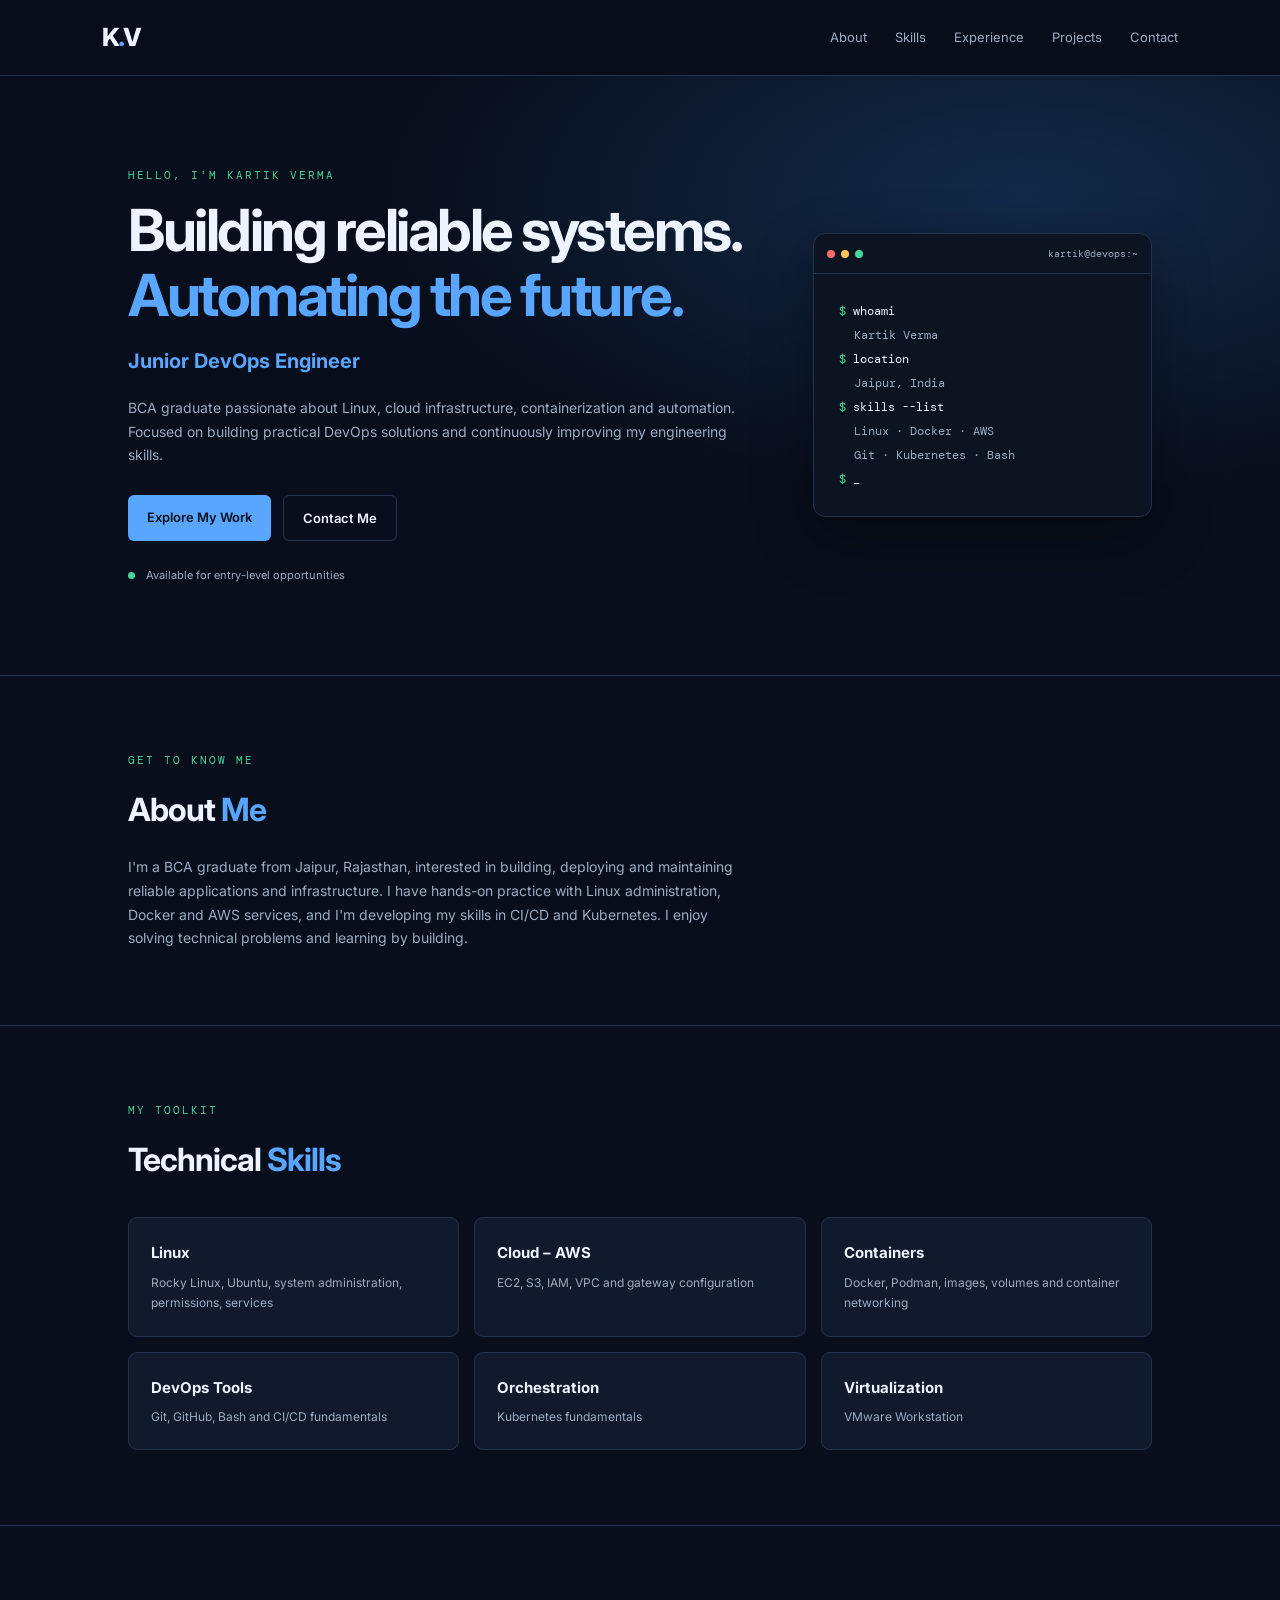
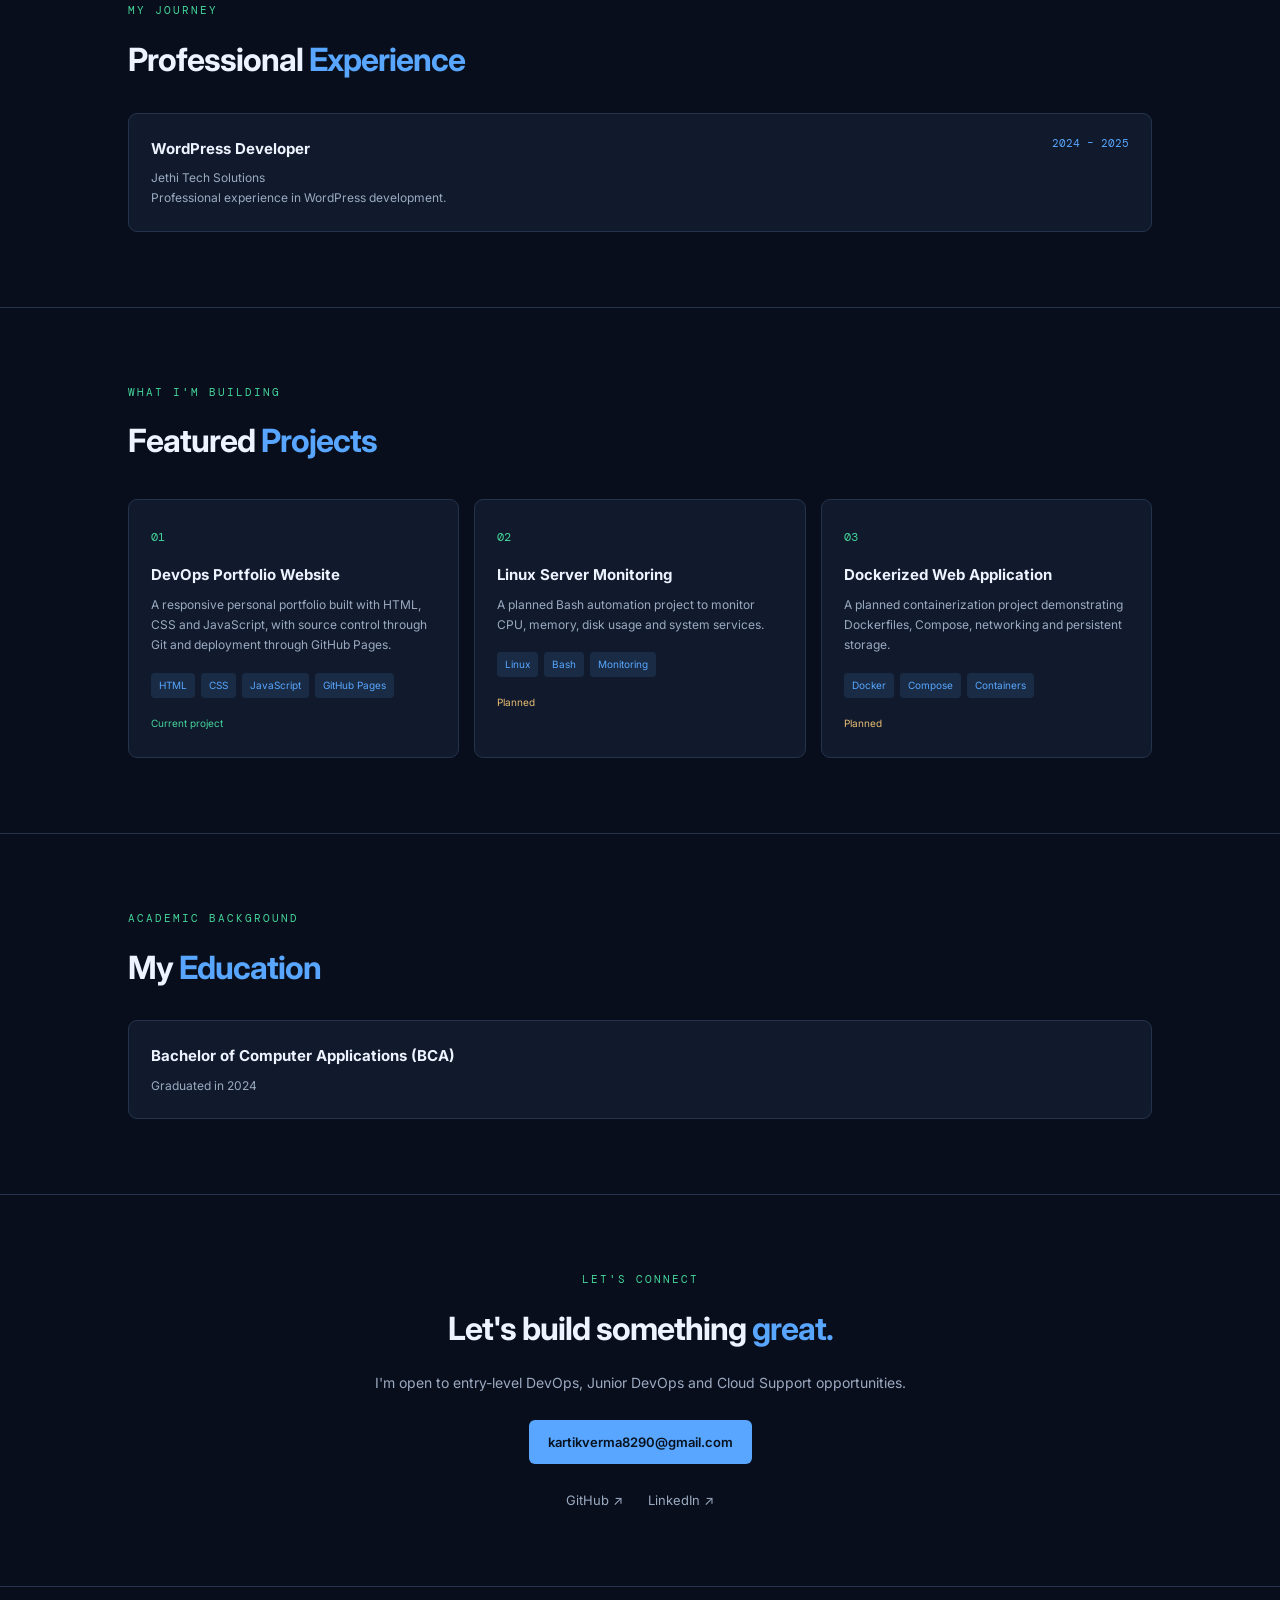
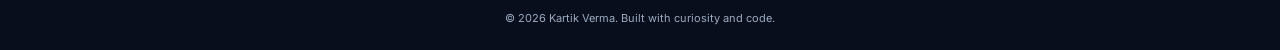
==== index.html @ a468ac26 "Build professional DevOps portfolio website" ====
<!DOCTYPE html>
<html lang="en">
<head>
  <meta charset="UTF-8">
  <meta name="viewport" content="width=device-width, initial-scale=1.0">
  <meta name="description" content="Kartik Verma - Junior DevOps Engineer skilled in Linux, Docker, AWS and automation.">
  <title>Kartik Verma | Junior DevOps Engineer</title>
  <link rel="stylesheet" href="style.css">
</head>
<body>

<header class="navbar">
  <a href="#" class="logo">K<span>.</span>V</a>
  <nav id="nav">
    <a href="#about">About</a>
    <a href="#skills">Skills</a>
    <a href="#experience">Experience</a>
    <a href="#projects">Projects</a>
    <a href="#contact">Contact</a>
  </nav>
  <button class="menu-btn" id="menuBtn" aria-label="Toggle navigation">☰</button>
</header>

<main>
<section class="hero">
  <div class="hero-content">
    <p class="eyebrow">HELLO, I'M KARTIK VERMA</p>
    <h1>Building reliable systems.<br><span>Automating the future.</span></h1>
    <h2>Junior DevOps Engineer</h2>
    <p class="intro">
      BCA graduate passionate about Linux, cloud infrastructure,
      containerization and automation. Focused on building practical
      DevOps solutions and continuously improving my engineering skills.
    </p>
    <div class="actions">
      <a href="#projects" class="btn primary">Explore My Work</a>
      <a href="mailto:kartikverma8290@gmail.com" class="btn secondary">Contact Me</a>
    </div>
    <div class="availability"><span></span> Available for entry-level opportunities</div>
  </div>
  <div class="hero-card">
    <div class="terminal-top"><i></i><i></i><i></i><span>kartik@devops:~</span></div>
    <div class="terminal-body">
      <p><span class="green">$</span> whoami</p>
      <p class="output">Kartik Verma</p>
      <p><span class="green">$</span> location</p>
      <p class="output">Jaipur, India</p>
      <p><span class="green">$</span> skills --list</p>
      <p class="output">Linux · Docker · AWS</p>
      <p class="output">Git · Kubernetes · Bash</p>
      <p><span class="green">$</span> <span class="cursor">_</span></p>
    </div>
  </div>
</section>

<section id="about" class="section">
  <p class="eyebrow">GET TO KNOW ME</p>
  <h2>About <span>Me</span></h2>
  <p class="section-text">
    I'm a BCA graduate from Jaipur, Rajasthan, interested in building,
    deploying and maintaining reliable applications and infrastructure.
    I have hands-on practice with Linux administration, Docker and AWS
    services, and I'm developing my skills in CI/CD and Kubernetes.
    I enjoy solving technical problems and learning by building.
  </p>
</section>

<section id="skills" class="section">
  <p class="eyebrow">MY TOOLKIT</p>
  <h2>Technical <span>Skills</span></h2>
  <div class="skill-grid">
    <article class="skill"><h3>Linux</h3><p>Rocky Linux, Ubuntu, system administration, permissions, services</p></article>
    <article class="skill"><h3>Cloud – AWS</h3><p>EC2, S3, IAM, VPC and gateway configuration</p></article>
    <article class="skill"><h3>Containers</h3><p>Docker, Podman, images, volumes and container networking</p></article>
    <article class="skill"><h3>DevOps Tools</h3><p>Git, GitHub, Bash and CI/CD fundamentals</p></article>
    <article class="skill"><h3>Orchestration</h3><p>Kubernetes fundamentals</p></article>
    <article class="skill"><h3>Virtualization</h3><p>VMware Workstation</p></article>
  </div>
</section>

<section id="experience" class="section">
  <p class="eyebrow">MY JOURNEY</p>
  <h2>Professional <span>Experience</span></h2>
  <article class="experience-card">
    <div class="experience-heading">
      <div><h3>WordPress Developer</h3><p>Jethi Tech Solutions</p></div>
      <span>2024 – 2025</span>
    </div>
    <p>Professional experience in WordPress development.</p>
  </article>
</section>

<section id="projects" class="section">
  <p class="eyebrow">WHAT I'M BUILDING</p>
  <h2>Featured <span>Projects</span></h2>
  <div class="project-grid">
    <article class="project-card">
      <span class="project-number">01</span>
      <h3>DevOps Portfolio Website</h3>
      <p>A responsive personal portfolio built with HTML, CSS and JavaScript, with source control through Git and deployment through GitHub Pages.</p>
      <div class="tags"><span>HTML</span><span>CSS</span><span>JavaScript</span><span>GitHub Pages</span></div>
      <span class="status">Current project</span>
    </article>
    <article class="project-card">
      <span class="project-number">02</span>
      <h3>Linux Server Monitoring</h3>
      <p>A planned Bash automation project to monitor CPU, memory, disk usage and system services.</p>
      <div class="tags"><span>Linux</span><span>Bash</span><span>Monitoring</span></div>
      <span class="status planned">Planned</span>
    </article>
    <article class="project-card">
      <span class="project-number">03</span>
      <h3>Dockerized Web Application</h3>
      <p>A planned containerization project demonstrating Dockerfiles, Compose, networking and persistent storage.</p>
      <div class="tags"><span>Docker</span><span>Compose</span><span>Containers</span></div>
      <span class="status planned">Planned</span>
    </article>
  </div>
</section>

<section id="education" class="section">
  <p class="eyebrow">ACADEMIC BACKGROUND</p>
  <h2>My <span>Education</span></h2>
  <article class="experience-card">
    <h3>Bachelor of Computer Applications (BCA)</h3>
    <p>Graduated in 2024</p>
  </article>
</section>

<section id="contact" class="section contact-section">
  <p class="eyebrow">LET'S CONNECT</p>
  <h2>Let's build something <span>great.</span></h2>
  <p class="section-text">I'm open to entry-level DevOps, Junior DevOps and Cloud Support opportunities.</p>
  <a class="btn primary" href="mailto:kartikverma8290@gmail.com">kartikverma8290@gmail.com</a>
  <div class="socials">
    <a href="https://github.com/Developer-Kartik" target="_blank" rel="noopener">GitHub ↗</a>
    <a href="https://www.linkedin.com/in/kartikverma-devops/" target="_blank" rel="noopener">LinkedIn ↗</a>
  </div>
</section>
</main>

<footer>
  <p>© <span id="year"></span> Kartik Verma. Built with curiosity and code.</p>
</footer>

<script src="script.js"></script>
</body>
</html>
---- style.css ----
@import url('https://fonts.googleapis.com/css2?family=DM+Mono:wght@400;500&family=Inter:wght@400;500;600;700;800&display=swap');

:root {
  --bg: #080e1b;
  --panel: #101a2c;
  --text: #edf3ff;
  --muted: #9baac1;
  --blue: #58a6ff;
  --border: #24334b;
  --green: #45d49a;
}

* { box-sizing: border-box; margin: 0; padding: 0; }
html { scroll-behavior: smooth; }
body {
  background: var(--bg);
  color: var(--text);
  font-family: 'Inter', sans-serif;
  line-height: 1.7;
}
a { color: inherit; text-decoration: none; }
.navbar {
  min-height: 76px; padding: 0 8%;
  display: flex; align-items: center; justify-content: space-between;
  border-bottom: 1px solid var(--border);
  background: rgba(8,14,27,.94);
  position: sticky; top: 0; z-index: 10;
}
.logo { font-size: 25px; font-weight: 800; letter-spacing: -2px; }
.logo span, h1 span, h2 span { color: var(--blue); }
nav { display: flex; gap: 28px; }
nav a, .socials a { color: var(--muted); font-size: 13px; }
nav a:hover, .socials a:hover { color: var(--blue); }
.menu-btn { display: none; background: none; color: white; border: 0; font-size: 25px; }
.hero {
  min-height: 590px; padding: 90px 10%;
  display: grid; grid-template-columns: 1.3fr .7fr;
  align-items: center; gap: 55px;
  background: radial-gradient(ellipse at 80% 20%, #132a49 0%, transparent 45%);
}
.eyebrow {
  color: var(--green); font-family: 'DM Mono', monospace;
  font-size: 11px; letter-spacing: 2px; margin-bottom: 13px;
}
h1 { font-size: clamp(36px, 5vw, 58px); line-height: 1.13; letter-spacing: -2.5px; }
.hero h2 { color: var(--blue); font-size: 20px; margin-top: 15px; }
.intro, .section-text { color: var(--muted); max-width: 610px; margin-top: 18px; font-size: 14px; }
.actions { display: flex; flex-wrap: wrap; gap: 12px; margin-top: 28px; }
.btn { padding: 11px 19px; border-radius: 6px; font-size: 13px; font-weight: 600; display: inline-block; }
.primary { background: var(--blue); color: #07111f; }
.primary:hover { background: #8ac2ff; }
.secondary { border: 1px solid var(--border); color: var(--text); }
.availability { color: var(--muted); font-size: 11px; margin-top: 25px; }
.availability span { display: inline-block; width: 7px; height: 7px; background: var(--green); border-radius: 50%; margin-right: 8px; }
.hero-card { border: 1px solid var(--border); border-radius: 12px; overflow: hidden; background: #0c1422; box-shadow: 0 20px 60px #0005; }
.terminal-top { padding: 13px; border-bottom: 1px solid var(--border); display: flex; gap: 6px; align-items: center; color: var(--muted); font: 10px 'DM Mono'; }
.terminal-top i { width: 8px; height: 8px; border-radius: 50%; background: #ff6b6b; }
.terminal-top i:nth-child(2) { background: #ffc45e; }
.terminal-top i:nth-child(3) { background: #45d49a; }
.terminal-top span { margin-left: auto; }
.terminal-body { padding: 25px; font: 12px/2 'DM Mono', monospace; }
.green { color: var(--green); }
.output { color: var(--muted); padding-left: 15px; }
.cursor { animation: blink 1s infinite; }
@keyframes blink { 50% { opacity: 0; } }
.section { padding: 75px 10%; border-top: 1px solid var(--border); }
.section h2 { font-size: 32px; letter-spacing: -1px; }
.skill-grid, .project-grid { display: grid; grid-template-columns: repeat(3, 1fr); gap: 15px; margin-top: 30px; }
.skill, .project-card, .experience-card {
  background: var(--panel); border: 1px solid var(--border);
  border-radius: 9px; padding: 22px;
}
.skill h3, .project-card h3, .experience-card h3 { font-size: 15px; margin-bottom: 7px; }
.skill p, .project-card p, .experience-card p { color: var(--muted); font-size: 12px; }
.experience-card { margin-top: 25px; }
.experience-heading { display: flex; justify-content: space-between; gap: 15px; }
.experience-heading > span { color: var(--blue); font: 11px 'DM Mono'; }
.project-number { color: var(--green); font: 12px 'DM Mono'; }
.project-card h3 { margin-top: 13px; }
.tags { display: flex; flex-wrap: wrap; gap: 6px; margin-top: 17px; }
.tags span { color: var(--blue); background: #1a2c45; padding: 4px 8px; border-radius: 4px; font-size: 10px; }
.status { display: inline-block; margin-top: 17px; color: var(--green); font-size: 10px; }
.status.planned { color: #e8bd72; }
.contact-section { text-align: center; }
.contact-section .section-text { margin: 15px auto 25px; }
.socials { display: flex; justify-content: center; gap: 25px; margin-top: 25px; }
footer { border-top: 1px solid var(--border); padding: 22px; text-align: center; color: var(--muted); font-size: 11px; }

@media (max-width: 800px) {
  .hero { grid-template-columns: 1fr; padding: 65px 7%; }
  .hero-card { max-width: 520px; }
  .section { padding: 60px 7%; }
  .skill-grid, .project-grid { grid-template-columns: repeat(2, 1fr); }
  nav { gap: 15px; }
}
@media (max-width: 560px) {
  .navbar { padding: 0 6%; }
  .menu-btn { display: block; }
  nav { display: none; position: absolute; top: 76px; left: 0; right: 0; padding: 20px 7%; background: #101a2c; flex-direction: column; }
  nav.open { display: flex; }
  .skill-grid, .project-grid { grid-template-columns: 1fr; }
  h1 { letter-spacing: -1.5px; }
  .experience-heading { flex-direction: column; }
}
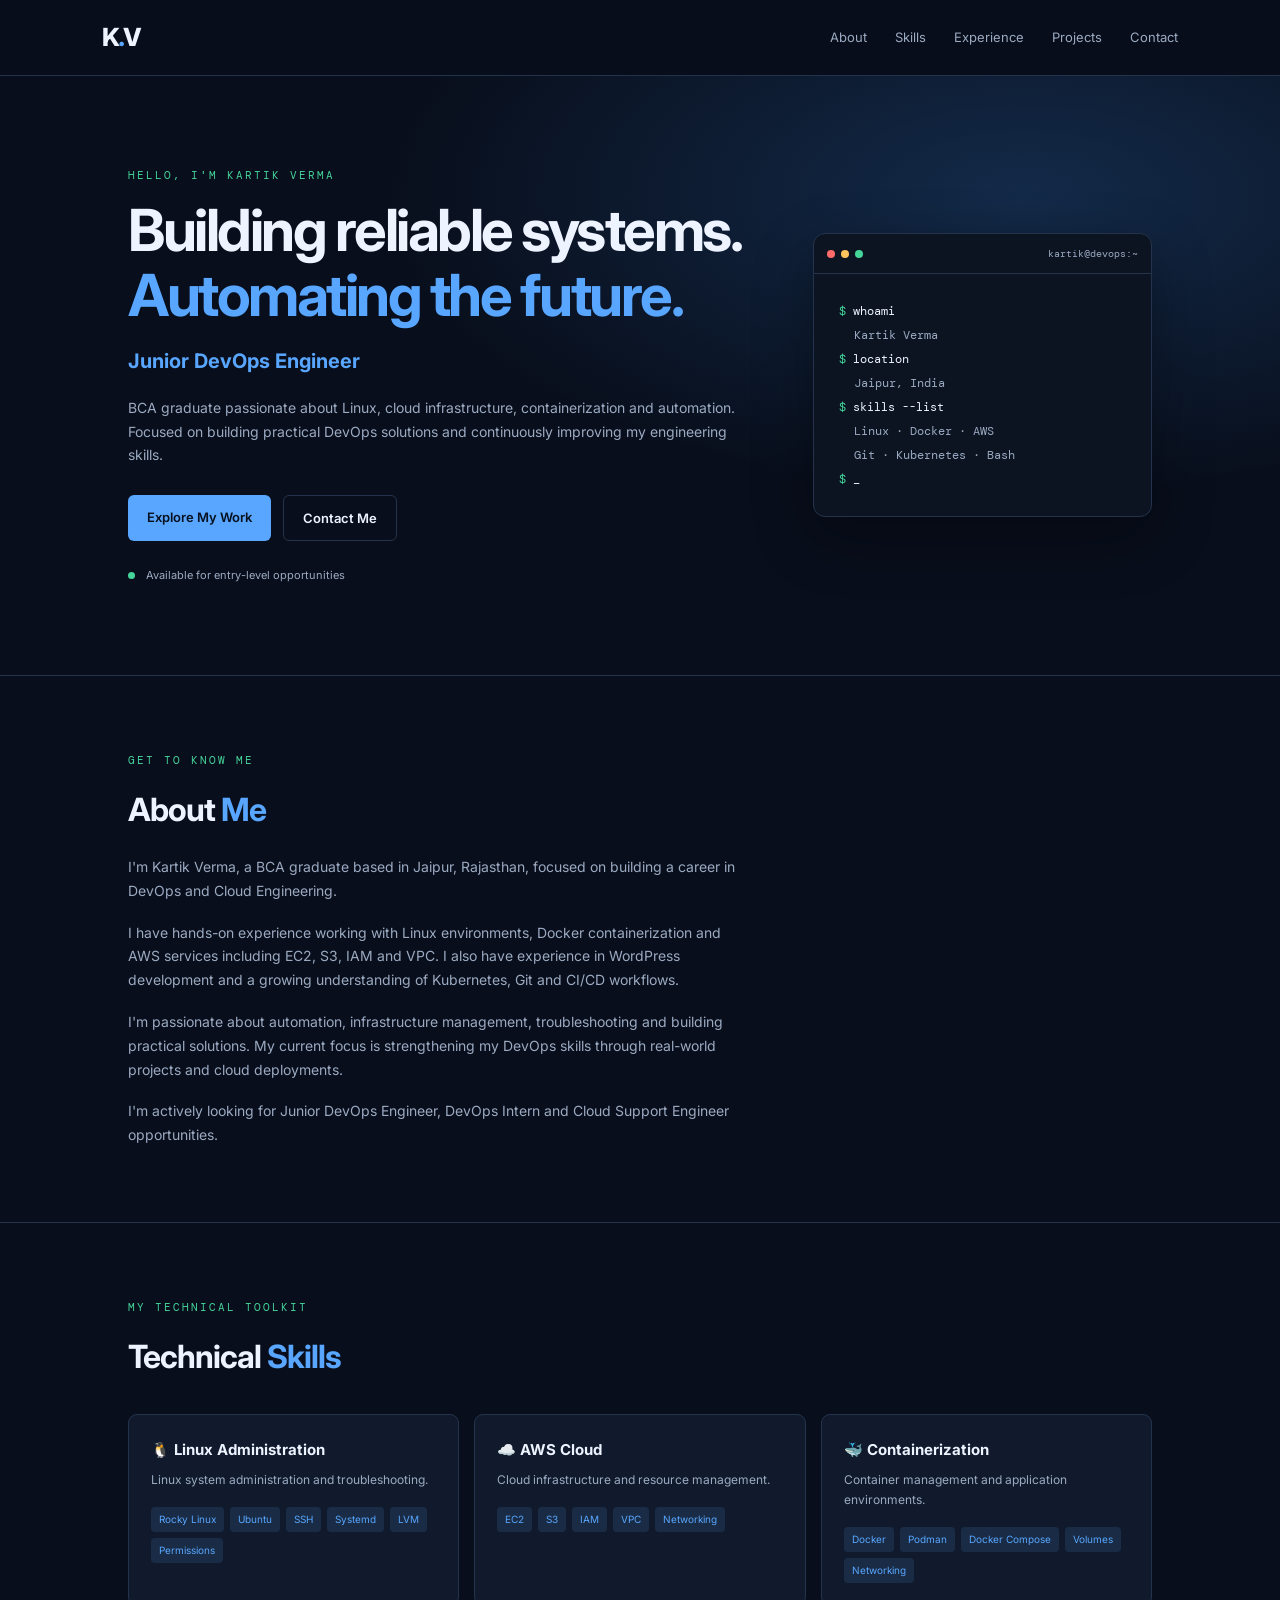
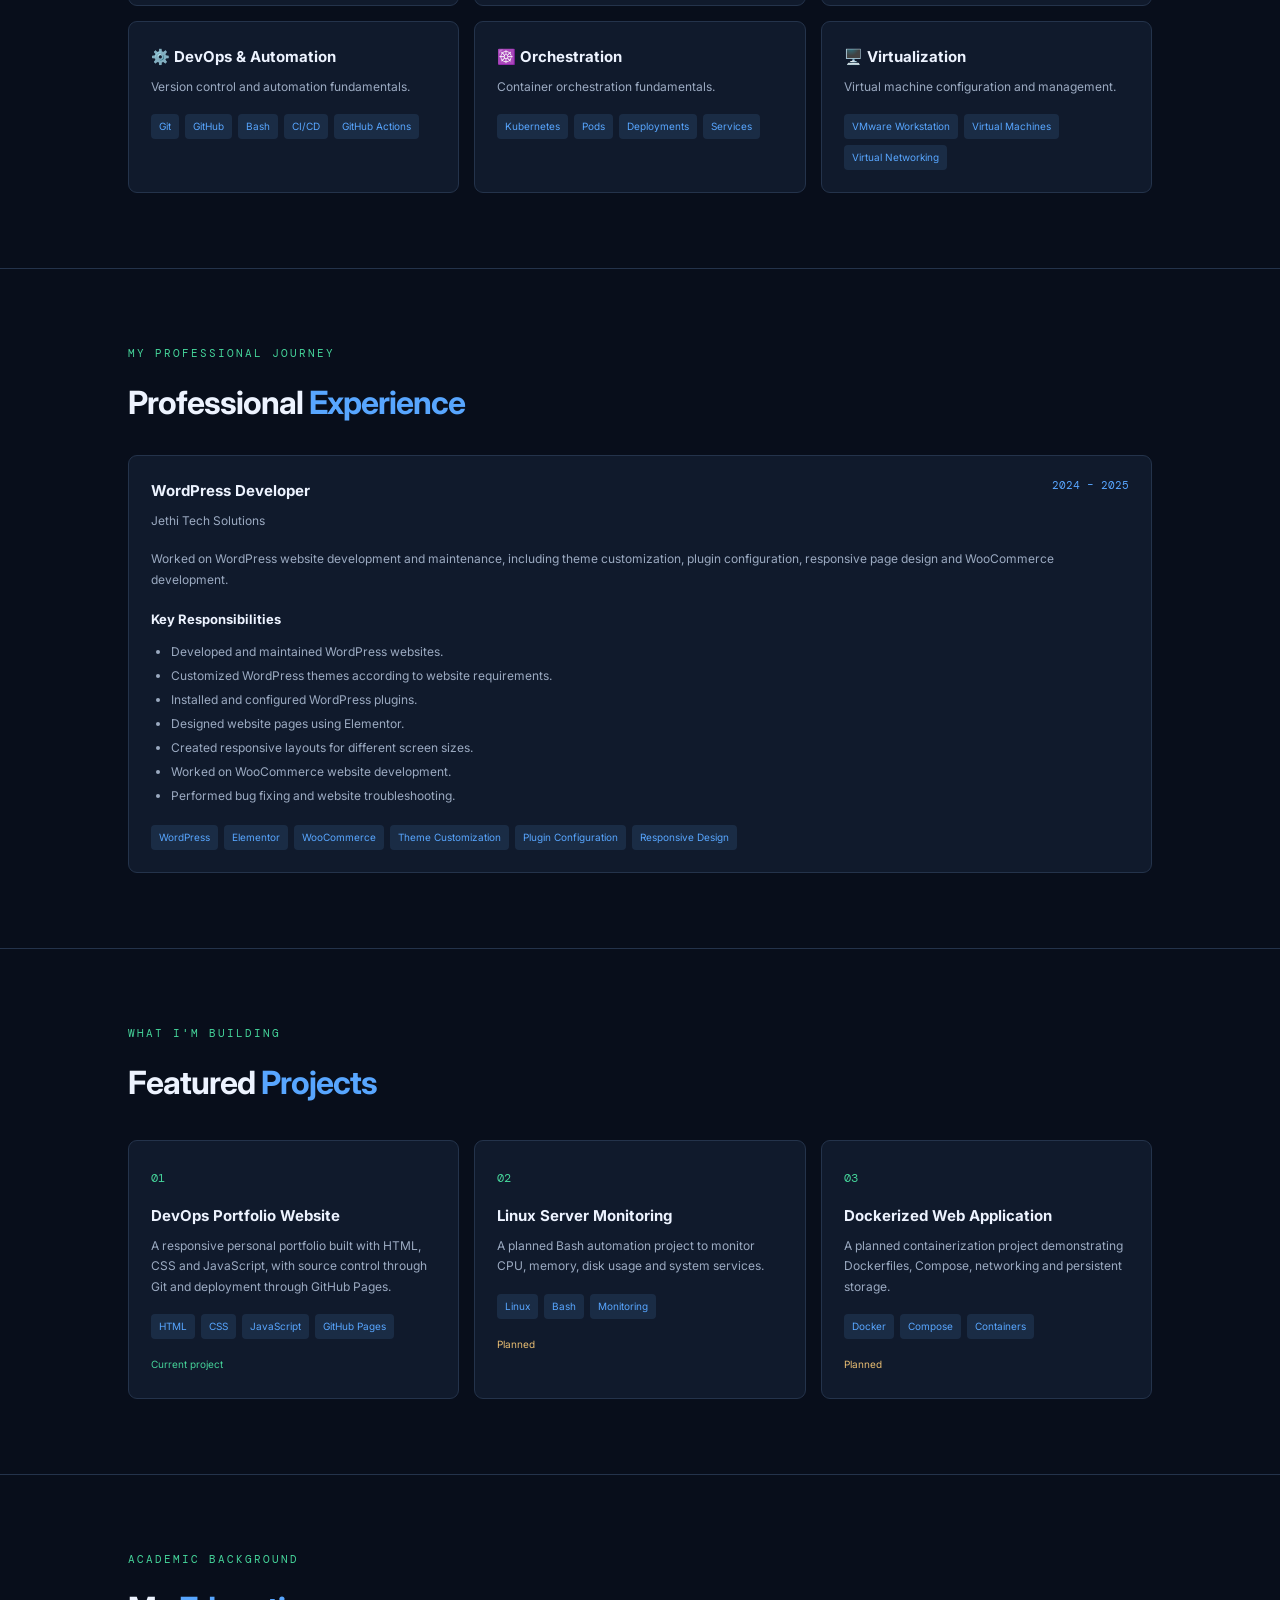
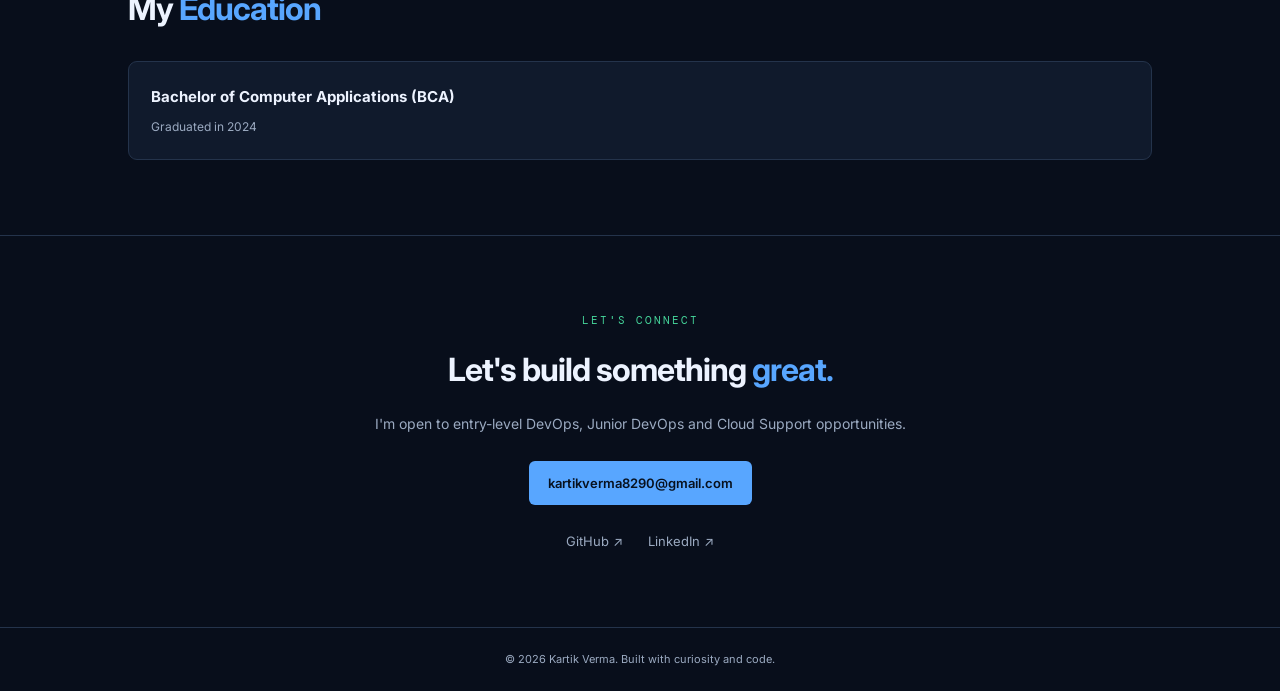
==== commit 070e9202: "Improve professional experience section" ====
--- a/index.html
+++ b/index.html
@@ -56,39 +56,159 @@
 <section id="about" class="section">
   <p class="eyebrow">GET TO KNOW ME</p>
   <h2>About <span>Me</span></h2>
-  <p class="section-text">
-    I'm a BCA graduate from Jaipur, Rajasthan, interested in building,
-    deploying and maintaining reliable applications and infrastructure.
-    I have hands-on practice with Linux administration, Docker and AWS
-    services, and I'm developing my skills in CI/CD and Kubernetes.
-    I enjoy solving technical problems and learning by building.
+
+  <p class="section-text">
+    I'm Kartik Verma, a BCA graduate based in Jaipur, Rajasthan,
+    focused on building a career in DevOps and Cloud Engineering.
+  </p>
+
+  <p class="section-text">
+    I have hands-on experience working with Linux environments,
+    Docker containerization and AWS services including EC2, S3,
+    IAM and VPC. I also have experience in WordPress development
+    and a growing understanding of Kubernetes, Git and CI/CD workflows.
+  </p>
+
+  <p class="section-text">
+    I'm passionate about automation, infrastructure management,
+    troubleshooting and building practical solutions. My current
+    focus is strengthening my DevOps skills through real-world
+    projects and cloud deployments.
+  </p>
+
+  <p class="section-text">
+    I'm actively looking for Junior DevOps Engineer, DevOps Intern
+    and Cloud Support Engineer opportunities.
   </p>
 </section>
 
 <section id="skills" class="section">
-  <p class="eyebrow">MY TOOLKIT</p>
+  <p class="eyebrow">MY TECHNICAL TOOLKIT</p>
   <h2>Technical <span>Skills</span></h2>
+
   <div class="skill-grid">
-    <article class="skill"><h3>Linux</h3><p>Rocky Linux, Ubuntu, system administration, permissions, services</p></article>
-    <article class="skill"><h3>Cloud – AWS</h3><p>EC2, S3, IAM, VPC and gateway configuration</p></article>
-    <article class="skill"><h3>Containers</h3><p>Docker, Podman, images, volumes and container networking</p></article>
-    <article class="skill"><h3>DevOps Tools</h3><p>Git, GitHub, Bash and CI/CD fundamentals</p></article>
-    <article class="skill"><h3>Orchestration</h3><p>Kubernetes fundamentals</p></article>
-    <article class="skill"><h3>Virtualization</h3><p>VMware Workstation</p></article>
-  </div>
-</section>
+
+    <article class="skill">
+      <h3>🐧 Linux Administration</h3>
+      <p>Linux system administration and troubleshooting.</p>
+      <div class="tags">
+        <span>Rocky Linux</span>
+        <span>Ubuntu</span>
+        <span>SSH</span>
+        <span>Systemd</span>
+        <span>LVM</span>
+        <span>Permissions</span>
+      </div>
+    </article>
+
+    <article class="skill">
+      <h3>☁️ AWS Cloud</h3>
+      <p>Cloud infrastructure and resource management.</p>
+      <div class="tags">
+        <span>EC2</span>
+        <span>S3</span>
+        <span>IAM</span>
+        <span>VPC</span>
+        <span>Networking</span>
+      </div>
+    </article>
+
+    <article class="skill">
+      <h3>🐳 Containerization</h3>
+      <p>Container management and application environments.</p>
+      <div class="tags">
+        <span>Docker</span>
+        <span>Podman</span>
+        <span>Docker Compose</span>
+        <span>Volumes</span>
+        <span>Networking</span>
+      </div>
+    </article>
+
+    <article class="skill">
+      <h3>⚙️ DevOps & Automation</h3>
+      <p>Version control and automation fundamentals.</p>
+      <div class="tags">
+        <span>Git</span>
+        <span>GitHub</span>
+        <span>Bash</span>
+        <span>CI/CD</span>
+        <span>GitHub Actions</span>
+      </div>
+    </article>
+
+    <article class="skill">
+      <h3>☸️ Orchestration</h3>
+      <p>Container orchestration fundamentals.</p>
+      <div class="tags">
+        <span>Kubernetes</span>
+        <span>Pods</span>
+        <span>Deployments</span>
+        <span>Services</span>
+      </div>
+    </article>
+
+    <article class="skill">
+      <h3>🖥️ Virtualization</h3>
+      <p>Virtual machine configuration and management.</p>
+      <div class="tags">
+        <span>VMware Workstation</span>
+        <span>Virtual Machines</span>
+        <span>Virtual Networking</span>
+      </div>
+    </article>
+
+  </div>
+</section>
+
 
 <section id="experience" class="section">
-  <p class="eyebrow">MY JOURNEY</p>
+  <p class="eyebrow">MY PROFESSIONAL JOURNEY</p>
   <h2>Professional <span>Experience</span></h2>
+
   <article class="experience-card">
+
     <div class="experience-heading">
-      <div><h3>WordPress Developer</h3><p>Jethi Tech Solutions</p></div>
+      <div>
+        <h3>WordPress Developer</h3>
+        <p>Jethi Tech Solutions</p>
+      </div>
       <span>2024 – 2025</span>
     </div>
-    <p>Professional experience in WordPress development.</p>
+
+    <p style="margin-top: 18px;">
+      Worked on WordPress website development and maintenance,
+      including theme customization, plugin configuration,
+      responsive page design and WooCommerce development.
+    </p>
+
+    <h4 style="margin-top: 18px; font-size: 13px;">
+      Key Responsibilities
+    </h4>
+
+    <ul style="color: var(--muted); font-size: 12px;
+    padding-left: 20px; margin-top: 10px; line-height: 2;">
+      <li>Developed and maintained WordPress websites.</li>
+      <li>Customized WordPress themes according to website requirements.</li>
+      <li>Installed and configured WordPress plugins.</li>
+      <li>Designed website pages using Elementor.</li>
+      <li>Created responsive layouts for different screen sizes.</li>
+      <li>Worked on WooCommerce website development.</li>
+      <li>Performed bug fixing and website troubleshooting.</li>
+    </ul>
+
+    <div class="tags">
+      <span>WordPress</span>
+      <span>Elementor</span>
+      <span>WooCommerce</span>
+      <span>Theme Customization</span>
+      <span>Plugin Configuration</span>
+      <span>Responsive Design</span>
+    </div>
+
   </article>
 </section>
+
 
 <section id="projects" class="section">
   <p class="eyebrow">WHAT I'M BUILDING</p>
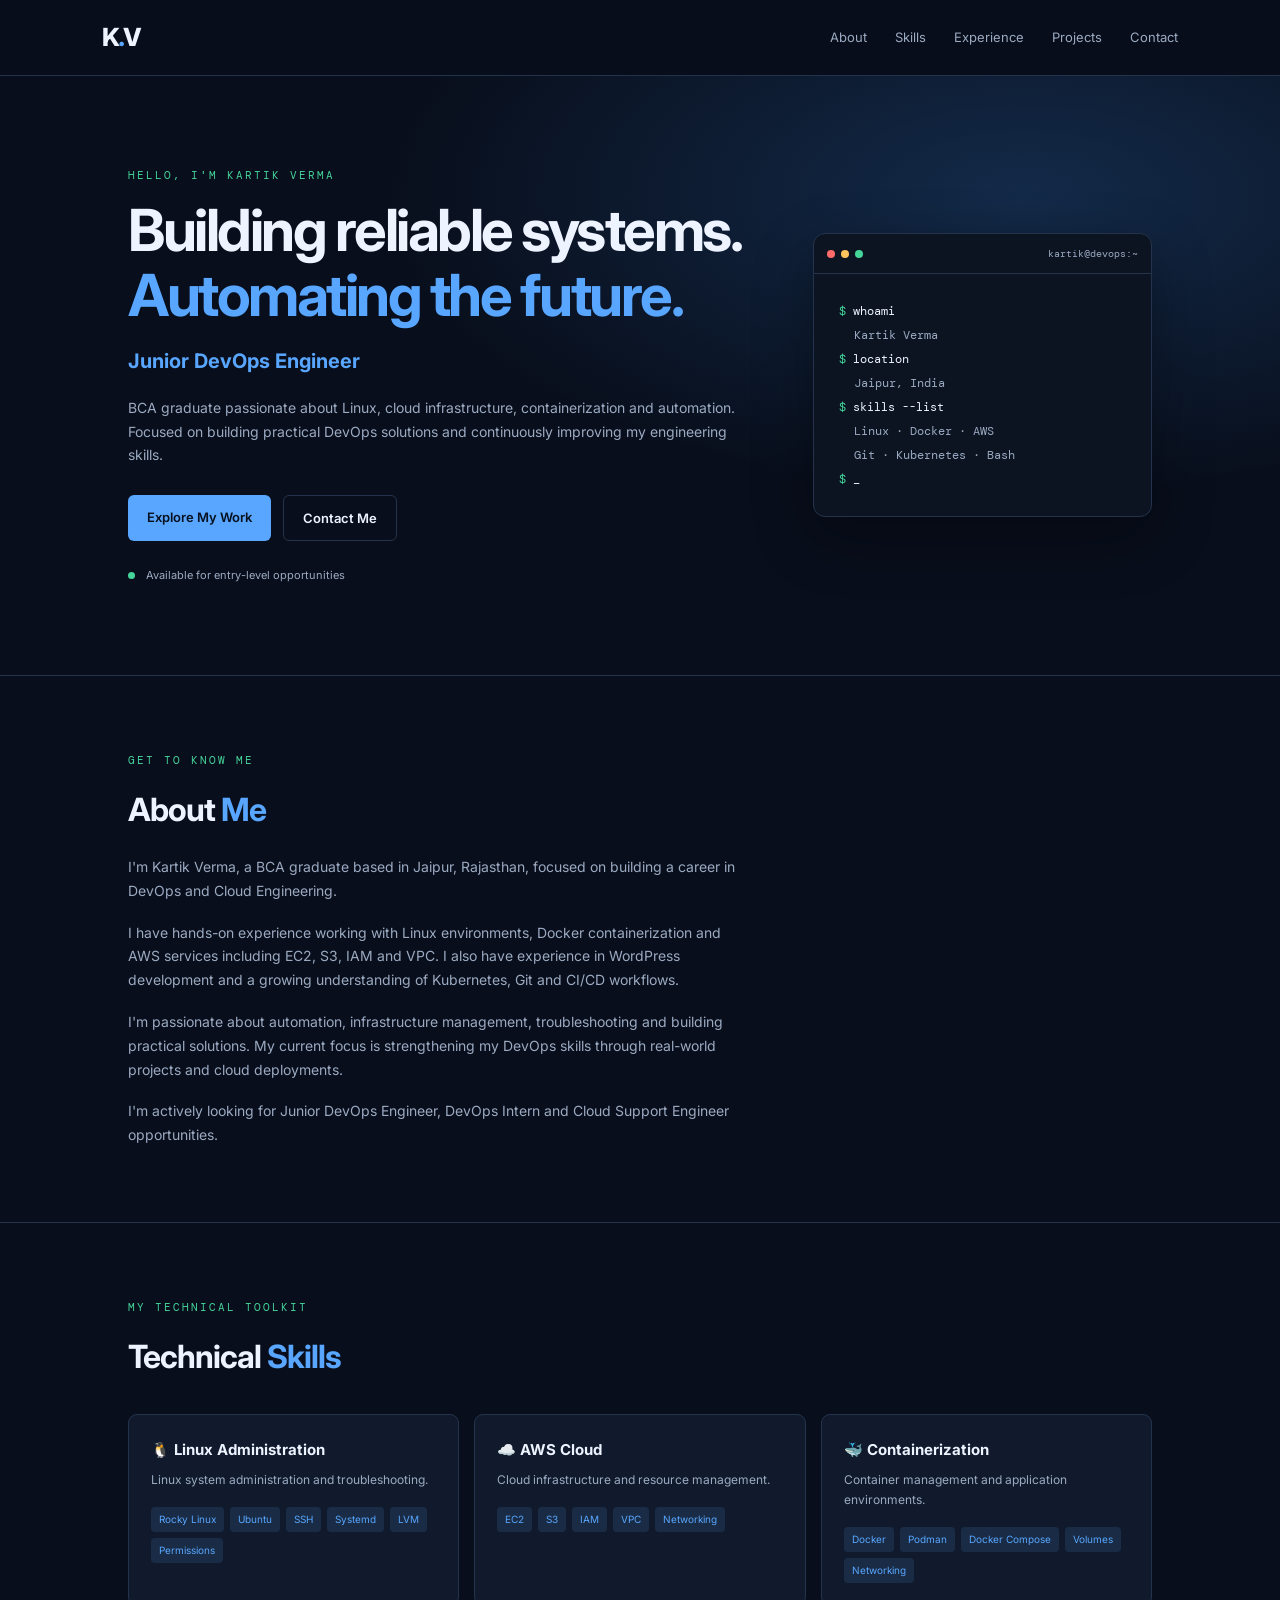
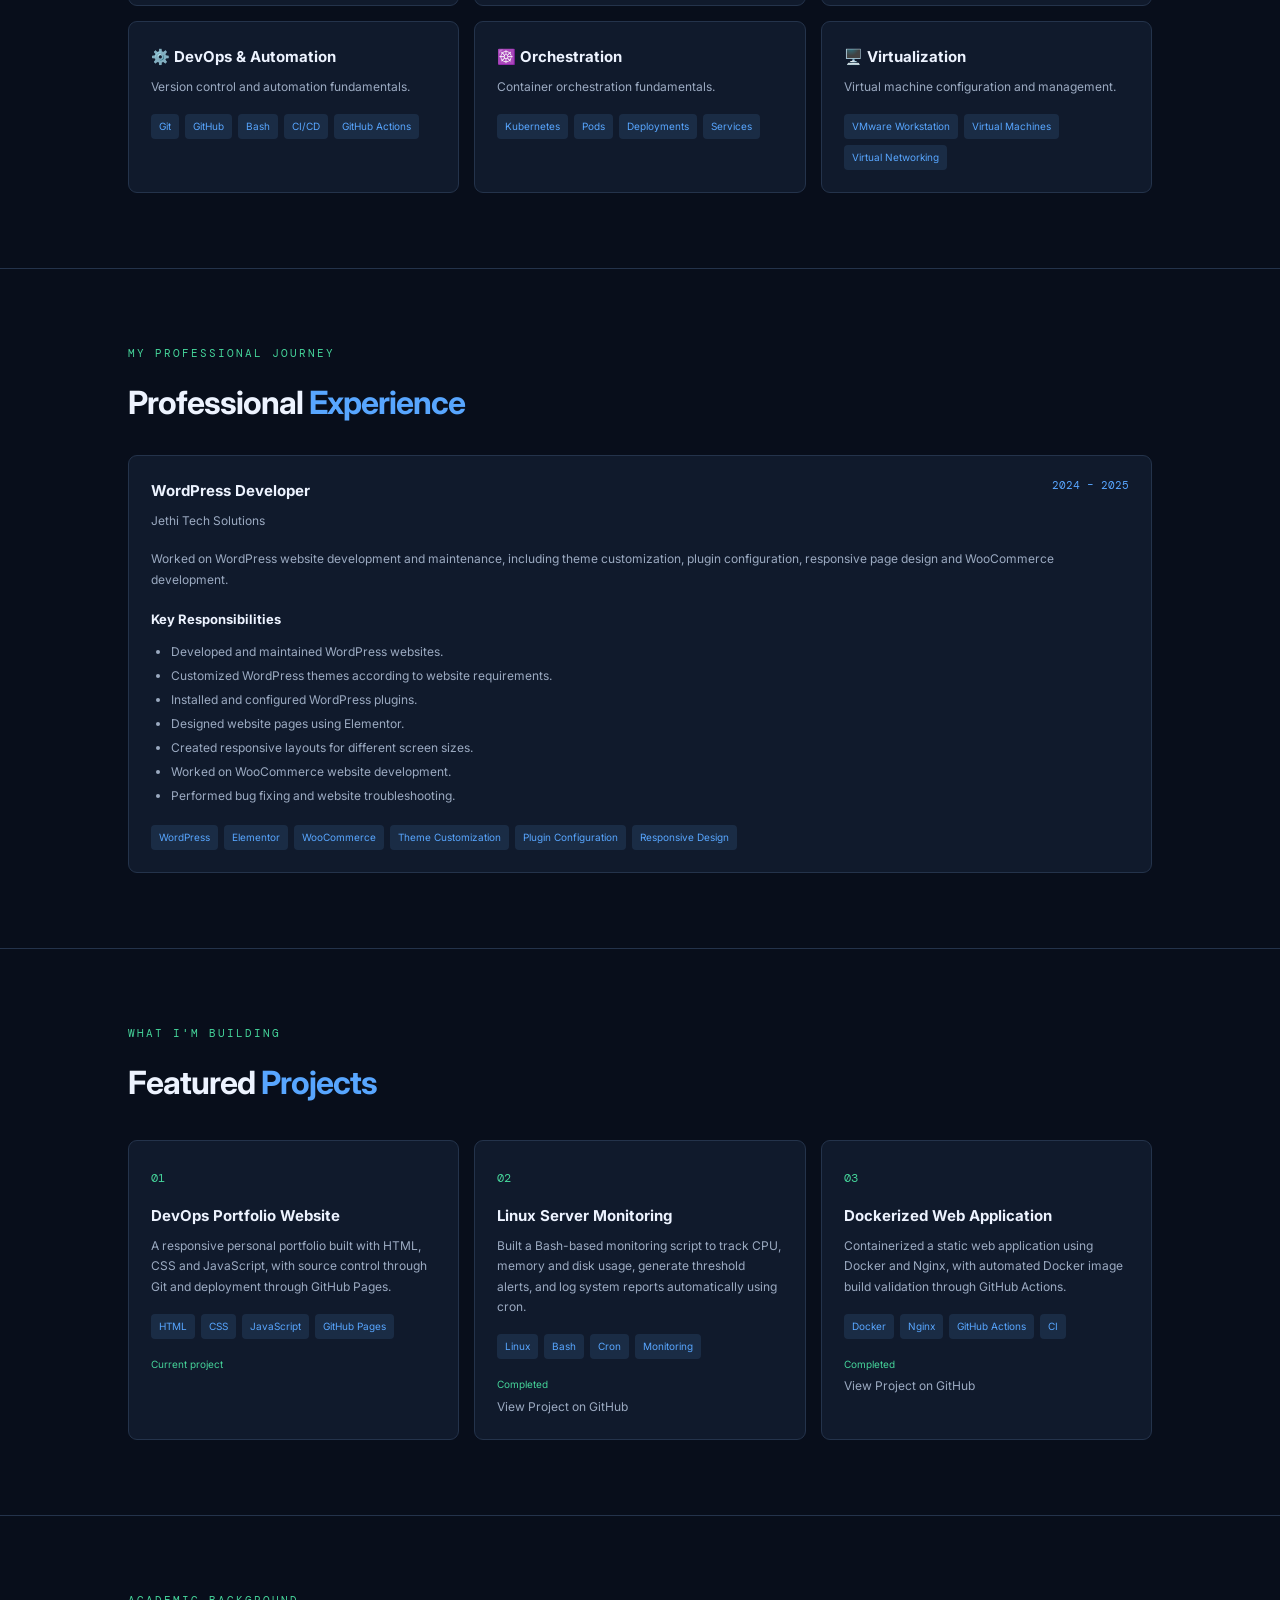
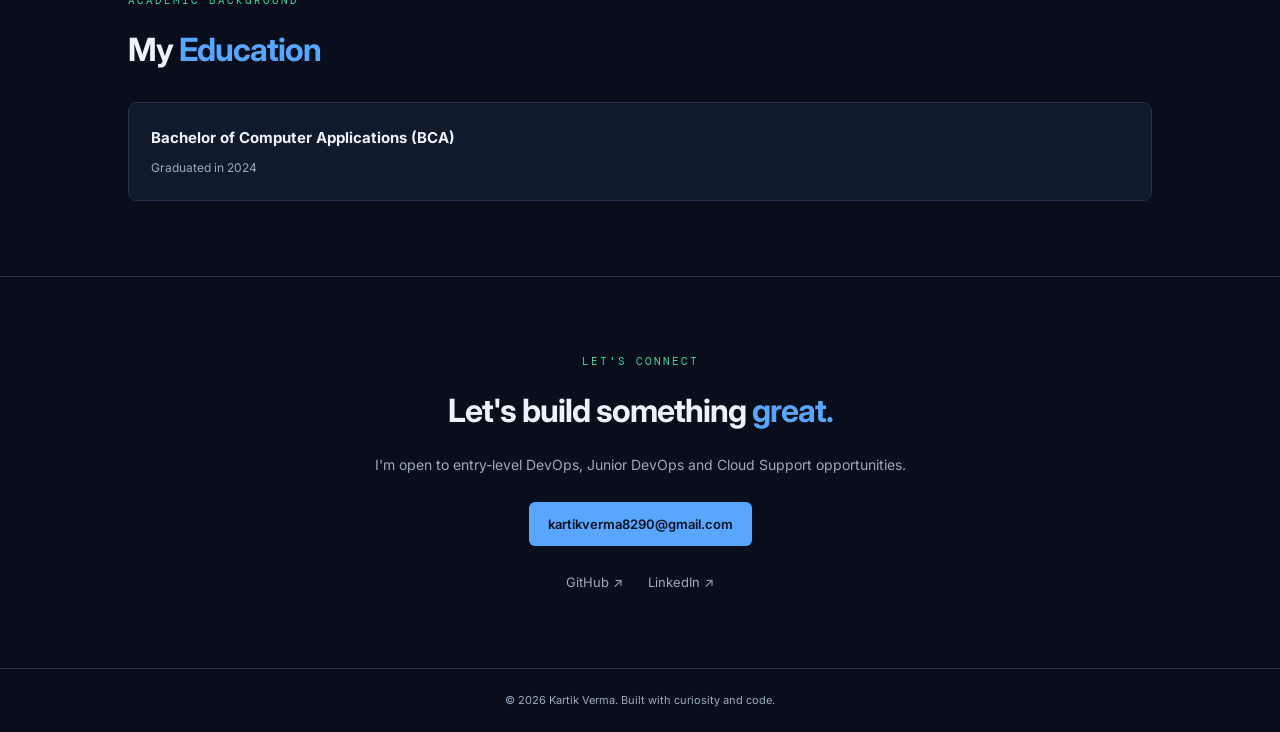
==== commit 09ae6379: "Update completed DevOps project cards" ====
--- a/index.html
+++ b/index.html
@@ -221,20 +221,34 @@
       <div class="tags"><span>HTML</span><span>CSS</span><span>JavaScript</span><span>GitHub Pages</span></div>
       <span class="status">Current project</span>
     </article>
-    <article class="project-card">
-      <span class="project-number">02</span>
-      <h3>Linux Server Monitoring</h3>
-      <p>A planned Bash automation project to monitor CPU, memory, disk usage and system services.</p>
-      <div class="tags"><span>Linux</span><span>Bash</span><span>Monitoring</span></div>
-      <span class="status planned">Planned</span>
-    </article>
-    <article class="project-card">
-      <span class="project-number">03</span>
-      <h3>Dockerized Web Application</h3>
-      <p>A planned containerization project demonstrating Dockerfiles, Compose, networking and persistent storage.</p>
-      <div class="tags"><span>Docker</span><span>Compose</span><span>Containers</span></div>
-      <span class="status planned">Planned</span>
-    </article>
+
+<article class="project-card">
+    <span class="project-number">02</span>
+    <h3>Linux Server Monitoring</h3>
+    <p>Built a Bash-based monitoring script to track CPU, memory and disk usage, generate threshold alerts, and log system reports automatically using cron.</p>
+    <div class="tags">
+        <span>Linux</span>
+        <span>Bash</span>
+        <span>Cron</span>
+        <span>Monitoring</span>
+    </div>
+    <span class="status">Completed</span>
+    <p><a href="https://github.com/Developer-Kartik/Developer-Kartik.github.io/tree/main/projects/linux-server-monitor" target="_blank" rel="noopener noreferrer">View Project on GitHub</a></p>
+</article>
+
+<article class="project-card">
+    <span class="project-number">03</span>
+    <h3>Dockerized Web Application</h3>
+    <p>Containerized a static web application using Docker and Nginx, with automated Docker image build validation through GitHub Actions.</p>
+    <div class="tags">
+        <span>Docker</span>
+        <span>Nginx</span>
+        <span>GitHub Actions</span>
+        <span>CI</span>
+    </div>
+    <span class="status">Completed</span>
+    <p><a href="https://github.com/Developer-Kartik/Developer-Kartik.github.io/tree/main/projects/docker-cicd-app" target="_blank" rel="noopener noreferrer">View Project on GitHub</a></p>
+</article>
   </div>
 </section>
 
